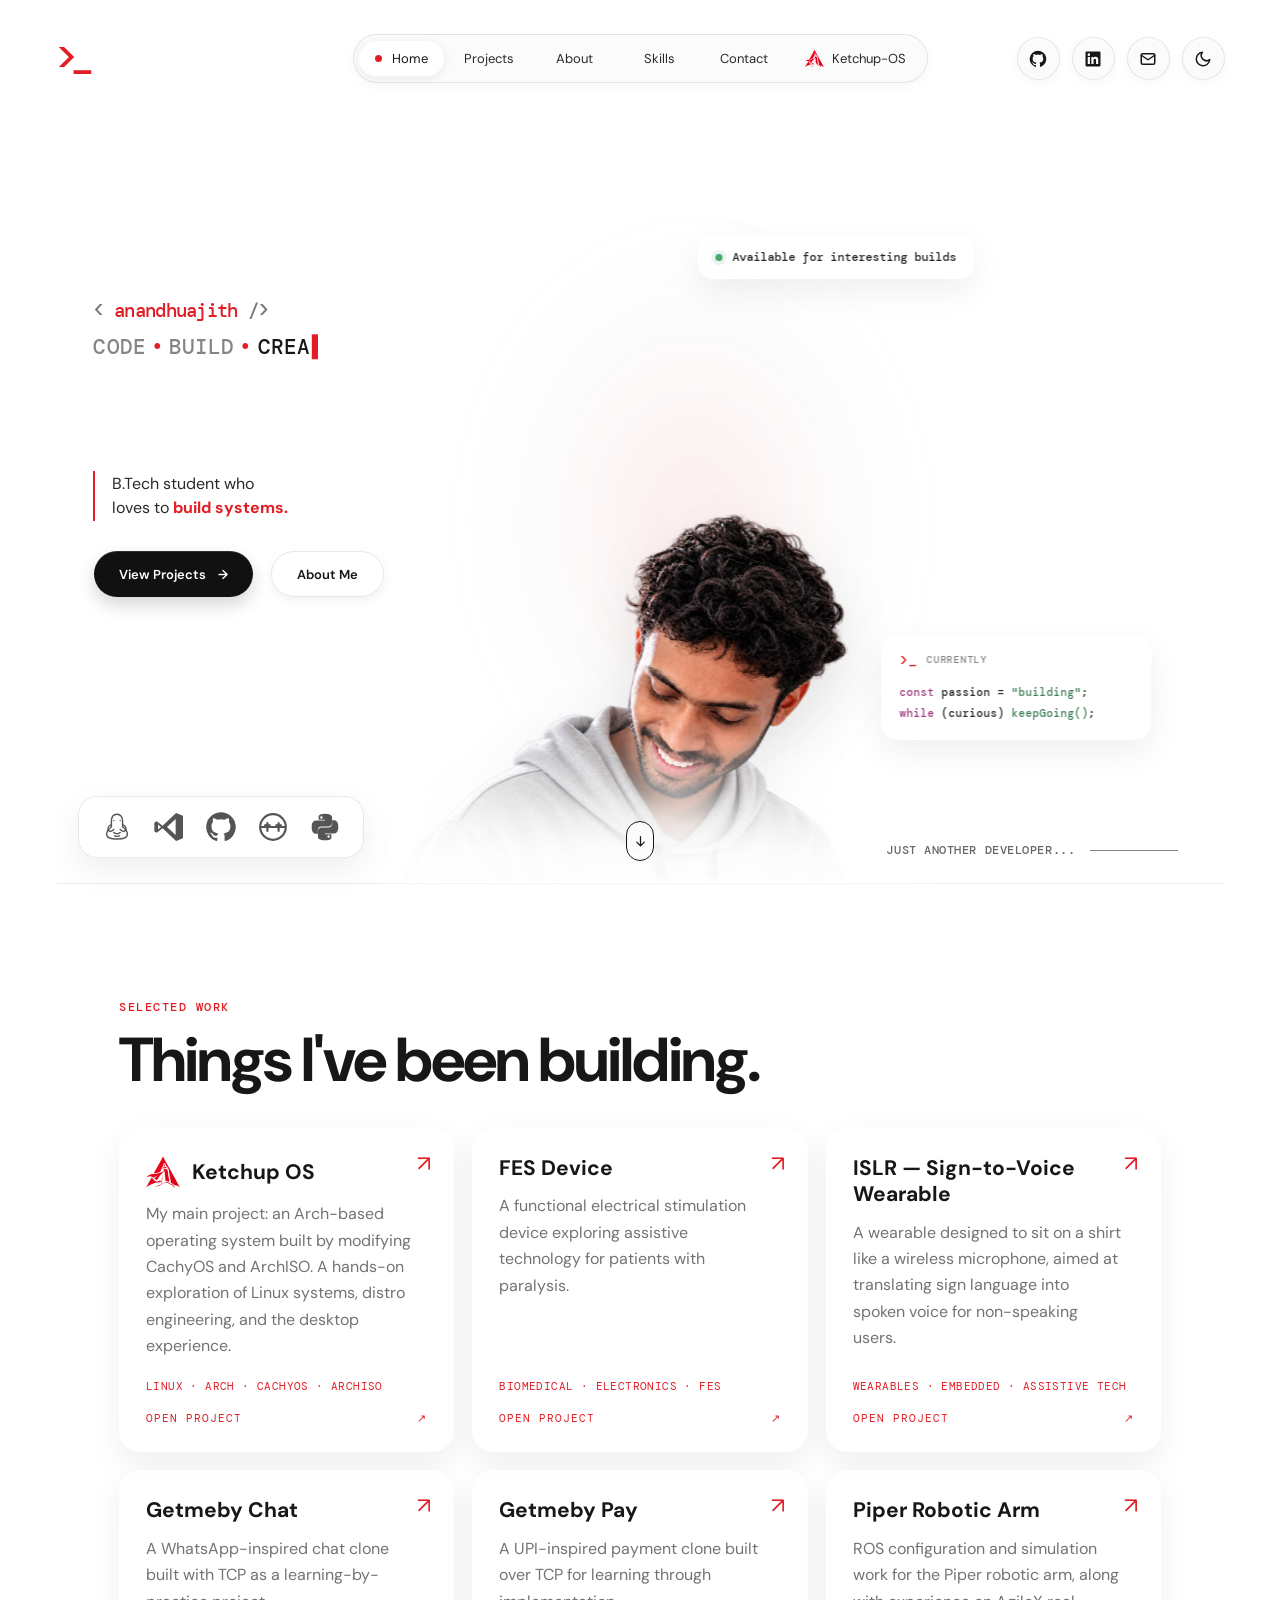
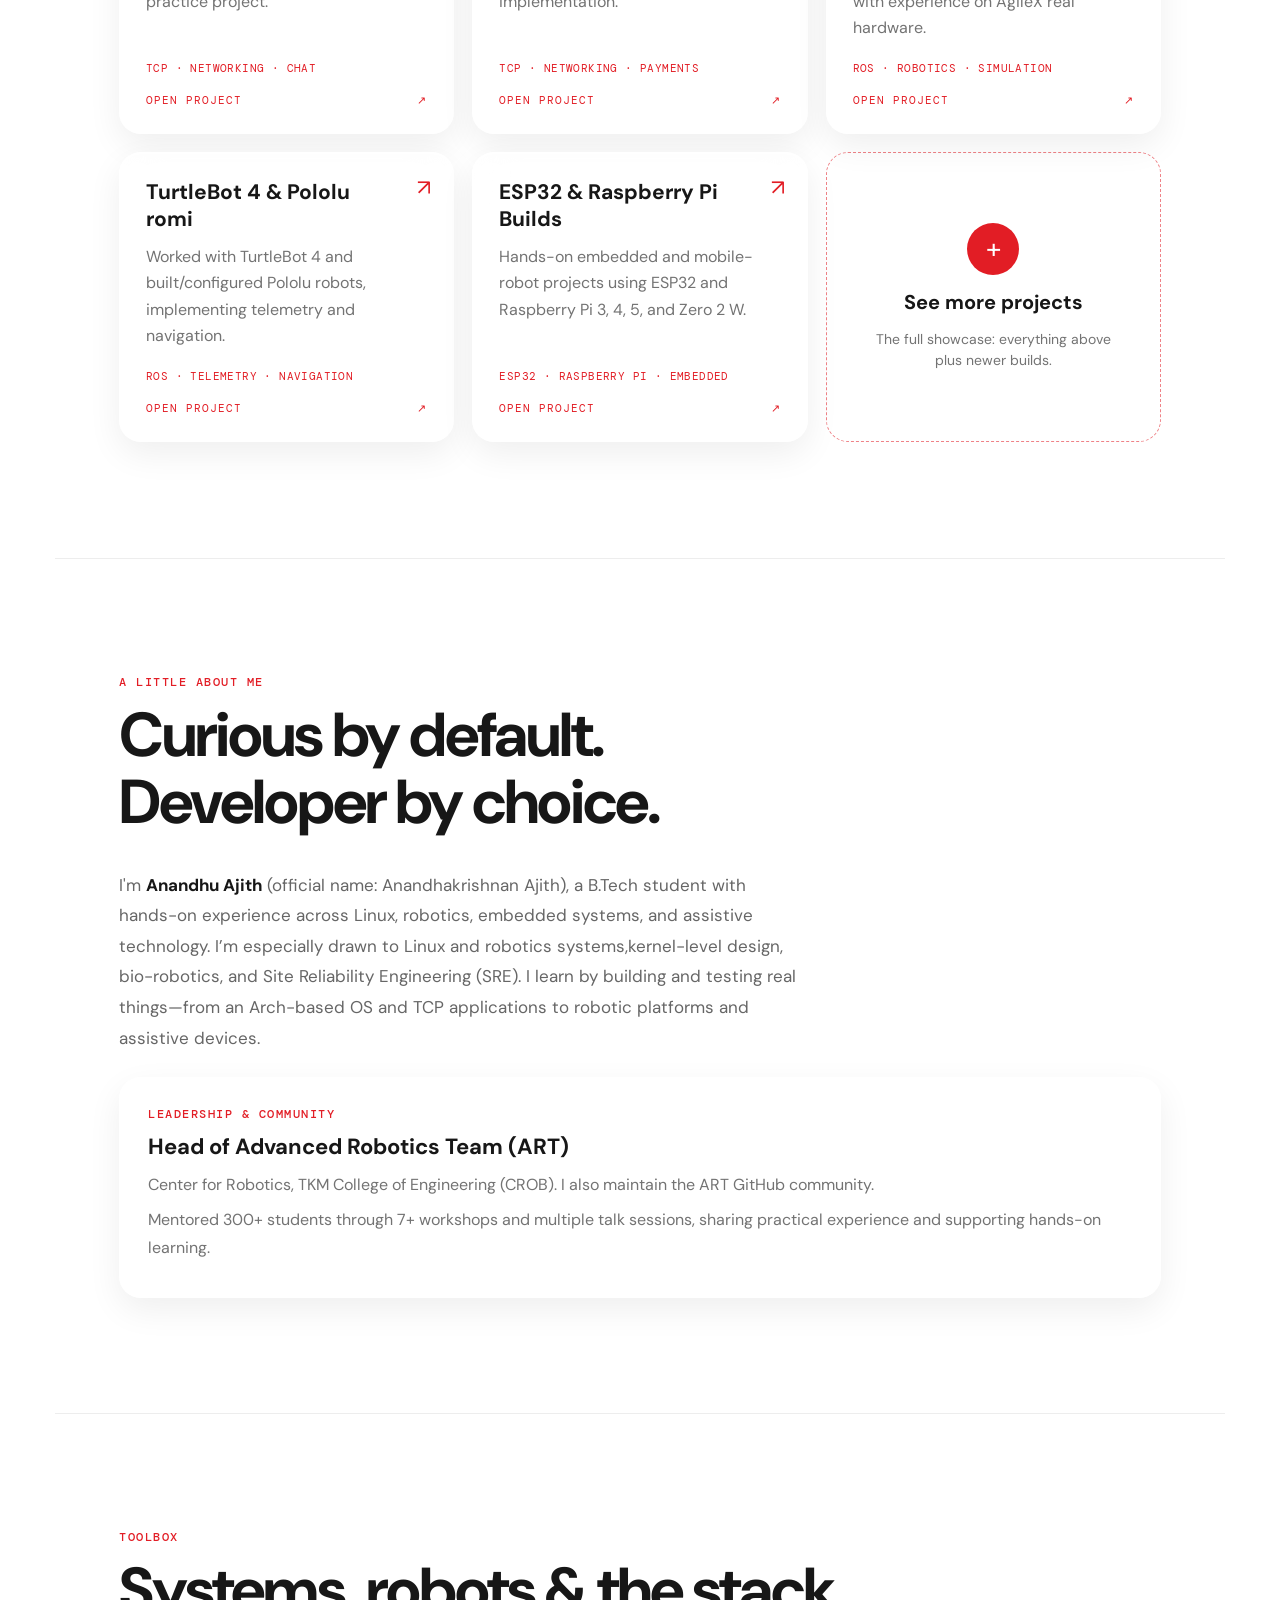
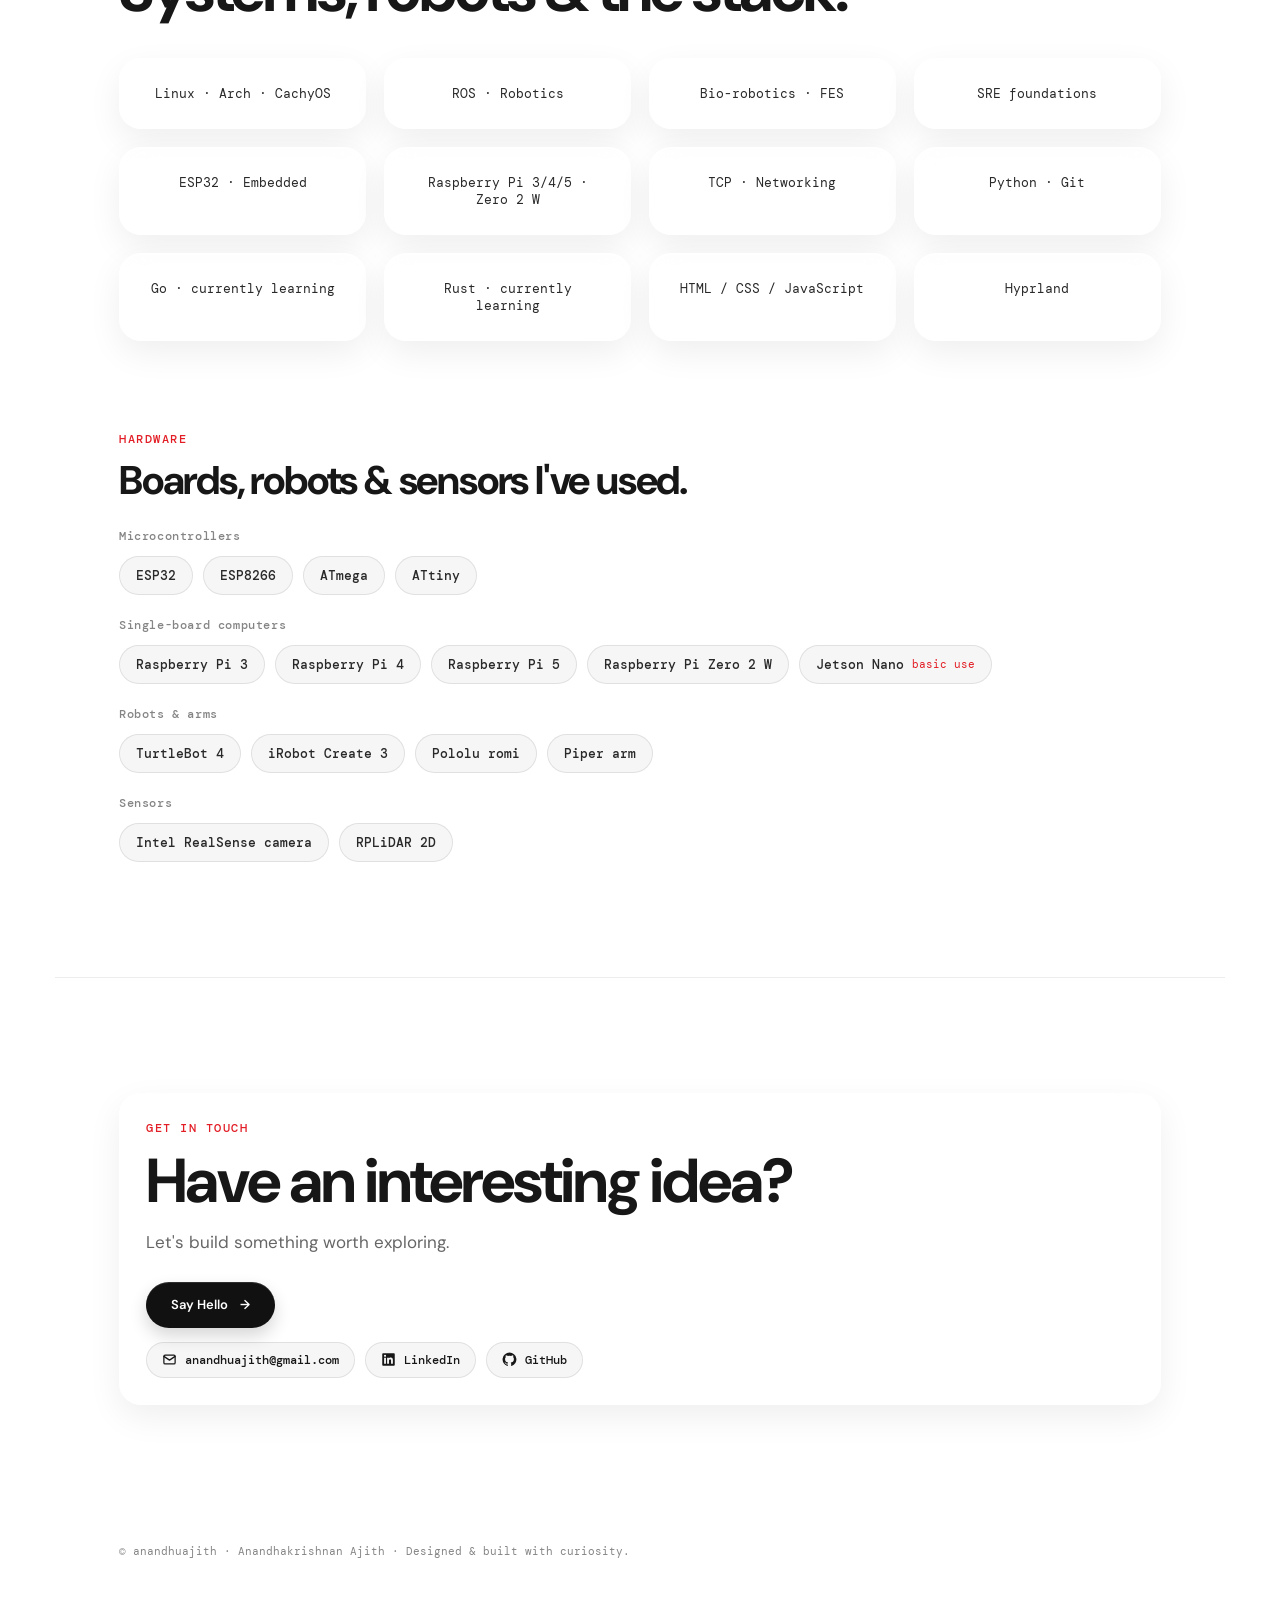
==== index.html @ c3e9892c "new website html" ====
<!DOCTYPE html>
<html lang="en" data-theme="light">
<head>
<meta charset="UTF-8">
<meta name="viewport" content="width=device-width, initial-scale=1.0">
<meta name="theme-color" content="#ffffff">
<title>Anandhu Ajith | Portfolio</title>

<!-- Favicon -->
<link rel="icon" type="image/svg+xml" href="assets/ketchup-logo.svg">

<!-- Optional: Browser / mobile icons -->
<link rel="apple-touch-icon" href="assets/ketchup-logo.svg">
<meta name="theme-color" content="#ffffff">
<link rel="stylesheet" href="style.css">
<script src="site-data.js"></script>
<script>
  /* Apply saved theme before first paint (default comes from site-data.js: light) */
  (function () {
    var t = (window.SITE && SITE.defaultTheme) || 'light';
    try { t = localStorage.getItem('theme') || t; } catch (e) {}
    document.documentElement.dataset.theme = t === 'dark' ? 'dark' : 'light';
  })();
</script>
</head>
<body data-page="home">
<div class="page">
  <header>
    <a class="brand" href="index.html" aria-label="Home">&gt;_</a>
    <nav class="nav" id="nav" aria-label="Main navigation"></nav>
    <div class="header-tools" id="headerTools"></div>
  </header>

  <main class="hero" id="home">
    <section class="intro">
      <div class="eyebrow">&lt; <span class="accent" id="brandName">anandhuajith</span> /&gt;</div>
      <div class="tagline" id="tagline"></div>
      <div class="intro-bottom">
        <p class="statement" id="statement"></p>
        <div class="actions" id="actions"></div>
      </div>
    </section>

    <div class="portrait-stage" id="portraitStage" aria-label="Portrait">
      <div class="portrait-glow"></div>
      <img class="portrait" id="portrait" src="assets/anandhu.png" alt="Portrait of Anandhu" />
      <div class="glass-card status-card" id="statusCard"></div>
      <div class="glass-card code-card">
        <div class="card-top"><span class="mini-prompt">&gt;_</span><span>currently</span></div>
        <div class="code-line"><span class="code-key">const</span> passion = <span class="code-value">"building"</span>;</div>
        <div class="code-line"><span class="code-key">while</span> (curious) <span class="code-value">keepGoing()</span>;</div>
      </div>
    </div>

    <div class="toolbox" id="toolbox" aria-label="Technologies"></div>
    <a class="scroll-cue" href="#projects" aria-label="Scroll to projects"><svg viewBox="0 0 24 24" fill="none" stroke="currentColor" stroke-width="2" stroke-linecap="round" stroke-linejoin="round"><path d="M12 4v15m-6-6 6 6 6-6"/></svg></a>
    <div class="signature" id="signature"></div>
  </main>

  <section class="portfolio-section" id="projects">
    <div class="section-kicker">Selected work</div>
    <h2 class="section-title">Things I've been building.</h2>
    <div class="project-grid" id="projectGrid"></div>
  </section>

  <section class="portfolio-section" id="about">
    <div class="section-kicker" id="aboutKicker"></div>
    <h2 class="section-title" id="aboutTitle"></h2>
    <p class="section-copy" id="aboutCopy"></p>
    <div class="content-glass leadership-panel" id="leadership"></div>
  </section>

  <section class="portfolio-section" id="skills">
    <div class="section-kicker" id="skillsKicker"></div>
    <h2 class="section-title" id="skillsTitle"></h2>
    <div class="skill-grid" id="skillGrid"></div>

    <div class="hardware-block" id="hardware">
      <div class="section-kicker" id="hwKicker"></div>
      <h2 class="section-title" id="hwTitle"></h2>
      <div id="hwGroups"></div>
    </div>
  </section>

  <section class="portfolio-section" id="contact">
    <div class="content-glass contact-panel">
      <div>
        <div class="section-kicker" id="contactKicker"></div>
        <h2 class="section-title" id="contactTitle" style="margin-bottom:12px"></h2>
        <p class="section-copy" id="contactCopy" style="margin:0"></p>
      </div>
      <div class="contact-links" id="contactLinks"></div>
    </div>
  </section>
  <footer id="footerText"></footer>
</div>
<noscript><p style="padding:24px;font-family:sans-serif">Please enable JavaScript to view this portfolio.</p></noscript>
<script src="main.js"></script>
</body>
</html>
---- style.css ----
@import url('https://fonts.googleapis.com/css2?family=DM+Mono:wght@400;500&family=DM+Sans:wght@400;500;600;700&display=swap');

/* =====================================================================
   THEME TOKENS  (light is the default; dark overrides below)
   ===================================================================== */
:root {
  color-scheme: light;
  --red: #e21d25;
  --bg: #ffffff;
  --ink: #171717;
  --text: #292929;
  --text-soft: #666666;
  --text-card: #737373;
  --muted: #858585;
  --line: rgba(0,0,0,.07);
  --line-strong: rgba(0,0,0,.09);
  --surface: rgba(250,250,250,.78);        /* nav pill, social buttons */
  --surface-hover: rgba(255,255,255,.96);
  --glass: rgba(255,255,255,.62);          /* content cards */
  --glass-border: rgba(255,255,255,.85);
  --glass-strong: rgba(255,255,255,.58);   /* floating hero cards */
  --shadow-soft: 0 3px 12px rgba(0,0,0,.035), inset 0 1px 0 #fff;
  --shadow-card: 0 12px 34px rgba(20,20,20,.065), inset 0 1px 0 #fff;
  --shadow-card-hover: 0 18px 38px rgba(20,20,20,.1);
  --btn-primary-bg: #111111;
  --btn-primary-ink: #ffffff;
  --btn-secondary-bg: rgba(255,255,255,.82);
  --portrait-shadow: drop-shadow(0 24px 28px rgba(0,0,0,.11));
  --glow: radial-gradient(ellipse, rgba(226,29,37,.075), rgba(160,160,160,.035) 48%, transparent 72%);
  --code-key: #a13c82;
  --code-value: #43815a;
  --chip-bg: rgba(0,0,0,.035);
  --toolbox-ink: #555555;
  --toolbox-ink-hover: #111111;
}

html[data-theme="dark"] {
  color-scheme: dark;
  --bg: #0e0e10;
  --ink: #f3f3f3;
  --text: #dcdcdc;
  --text-soft: #a3a3a8;
  --text-card: #a0a0a6;
  --muted: #8a8a90;
  --line: rgba(255,255,255,.08);
  --line-strong: rgba(255,255,255,.12);
  --surface: rgba(30,30,34,.78);
  --surface-hover: rgba(52,52,58,.95);
  --glass: rgba(28,28,32,.66);
  --glass-border: rgba(255,255,255,.08);
  --glass-strong: rgba(30,30,34,.62);
  --shadow-soft: 0 3px 12px rgba(0,0,0,.4), inset 0 1px 0 rgba(255,255,255,.05);
  --shadow-card: 0 12px 34px rgba(0,0,0,.45), inset 0 1px 0 rgba(255,255,255,.05);
  --shadow-card-hover: 0 18px 38px rgba(0,0,0,.6);
  --btn-primary-bg: #f3f3f3;
  --btn-primary-ink: #111111;
  --btn-secondary-bg: rgba(40,40,46,.85);
  --portrait-shadow: drop-shadow(0 24px 30px rgba(0,0,0,.55));
  --glow: radial-gradient(ellipse, rgba(226,29,37,.16), rgba(120,120,130,.05) 48%, transparent 72%);
  --code-key: #e08ac4;
  --code-value: #7fcf9b;
  --chip-bg: rgba(255,255,255,.06);
  --toolbox-ink: #b0b0b6;
  --toolbox-ink-hover: #ffffff;
}

/* =====================================================================
   BASE
   ===================================================================== */
* { box-sizing: border-box; }
html { scroll-behavior: smooth; }
body {
  margin: 0;
  min-height: 100vh;
  background: var(--bg);
  color: var(--ink);
  font-family: "DM Sans", Arial, sans-serif;
  overflow-x: hidden;
  transition: background-color .25s ease, color .25s ease;
}
a { color: inherit; text-decoration: none; }
button { font: inherit; color: inherit; cursor: pointer; }
:focus-visible { outline: 2px solid var(--red); outline-offset: 3px; border-radius: 8px; }

.page {
  position: relative;
  min-height: 100vh;
  max-width: 1440px;
  margin: 0 auto;
  padding: 34px clamp(28px, 4.3vw, 68px) 28px;
  isolation: isolate;
  overflow: clip;
  background: var(--bg);
  transition: background-color .25s ease;
}

.sr-only { position: absolute; width: 1px; height: 1px; margin: -1px; padding: 0; overflow: hidden; clip: rect(0 0 0 0); white-space: nowrap; border: 0; }
[hidden] { display: none !important; }

/* Logo swap: show the right wordmark for the current theme */
.logo-dark { display: none; }
html[data-theme="dark"] .logo-light { display: none; }
html[data-theme="dark"] .logo-dark { display: block; }

/* =====================================================================
   HEADER / NAV
   ===================================================================== */
header {
  min-height: 48px;
  display: grid;
  grid-template-columns: 1fr auto 1fr;
  align-items: center;
  position: relative;
  z-index: 10;
}
.brand {
  justify-self: start;
  color: var(--red);
  font: 500 38px/1 "DM Mono", monospace;
  letter-spacing: -7px;
  padding-right: 8px;
  transform: translateY(-2px);
}
.nav {
  display: flex;
  align-items: center;
  gap: 2px;
  padding: 4px;
  border: 1px solid var(--line-strong);
  border-radius: 999px;
  background: var(--surface);
  box-shadow: var(--shadow-soft);
  backdrop-filter: blur(18px);
  -webkit-backdrop-filter: blur(18px);
}
.nav a {
  min-width: 83px;
  padding: 10px 17px;
  border-radius: 999px;
  text-align: center;
  font-size: 13px;
  white-space: nowrap;
  color: var(--text);
  transition: background .2s ease, box-shadow .2s ease, color .2s ease;
}
.nav a:hover, .nav a.active {
  background: var(--surface-hover);
  box-shadow: 0 2px 8px rgba(0,0,0,.07), inset 0 0 0 1px rgba(128,128,128,.08);
  color: var(--ink);
}
.nav a.active::before {
  content: "";
  display: inline-block;
  width: 7px; height: 7px;
  margin: 0 10px 1px 0;
  border-radius: 50%;
  background: var(--red);
}
/* Ketchup-OS nav item: logo + label */
.nav a.nav-ketchup { display: inline-flex; align-items: center; justify-content: center; gap: 8px; }
.nav a.nav-ketchup img { width: 19px; height: 19px; display: block; }
.nav a.nav-ketchup:hover { color: var(--red); }

.header-tools { justify-self: end; display: flex; align-items: center; gap: 12px; }
.social, .theme-toggle {
  width: 43px; height: 43px;
  display: grid; place-items: center;
  border-radius: 50%;
  border: 1px solid var(--line-strong);
  background: var(--surface);
  box-shadow: var(--shadow-soft);
  transition: transform .2s ease, box-shadow .2s ease;
  padding: 0;
}
.social:hover, .theme-toggle:hover { transform: translateY(-3px); box-shadow: var(--shadow-card); }
.social svg, .theme-toggle svg { width: 18px; height: 18px; }
.theme-toggle .icon-sun { display: none; }
html[data-theme="dark"] .theme-toggle .icon-sun { display: block; }
html[data-theme="dark"] .theme-toggle .icon-moon { display: none; }

/* =====================================================================
   HERO
   ===================================================================== */
.hero {
  position: relative;
  min-height: min(880px, calc(100vh - 100px));
  height: min(880px, calc(100vh - 100px));
  display: grid;
  grid-template-columns: minmax(0, .9fr) minmax(0, 1.1fr);
  align-items: center;
  padding: 28px 0 100px;
  overflow: visible;
}
.intro {
  position: relative;
  z-index: 2;
  align-self: center;
  max-width: 590px;
  padding-left: clamp(12px, 3vw, 42px);
  margin: 0;
}
.eyebrow {
  font: 500 19px/1.5 "DM Mono", monospace;
  letter-spacing: -.7px;
  color: #777;
  margin-bottom: 6px;
}
html[data-theme="dark"] .eyebrow { color: #9a9aa0; }
.eyebrow .accent { color: var(--red); }
.tagline {
  color: var(--muted);
  font: 500 21px/1.5 "DM Mono", monospace;
  letter-spacing: .1px;
  min-height: 1.5em;
  white-space: nowrap;
}
.tagline .dot { color: var(--red); padding: 0 5px; }
.typing-word { color: var(--ink); }
.type-caret { color: var(--red); display: inline-block; margin-left: 2px; animation: caretBlink .8s steps(1) infinite; }
@keyframes caretBlink { 50% { opacity: 0; } }

.intro-bottom { margin-top: clamp(72px, 12vh, 145px); }
.statement {
  border-left: 2px solid var(--red);
  padding: 1px 0 1px 17px;
  max-width: 350px;
  font-size: 16px;
  line-height: 1.5;
  color: var(--text);
}
.statement strong { color: var(--red); font-weight: 700; }
.actions { display: flex; gap: 18px; margin: 30px 0 0 1px; flex-wrap: wrap; }
.btn {
  display: inline-flex;
  align-items: center;
  justify-content: center;
  gap: 12px;
  min-height: 46px;
  padding: 0 25px;
  border-radius: 999px;
  font-size: 13px;
  font-weight: 600;
  transition: transform .2s ease, box-shadow .2s ease;
}
.btn:hover { transform: translateY(-3px); }
.btn.primary {
  color: var(--btn-primary-ink);
  background: var(--btn-primary-bg);
  box-shadow: 0 8px 17px rgba(0,0,0,.16), inset 0 1px 0 rgba(255,255,255,.12);
}
.btn.secondary {
  background: var(--btn-secondary-bg);
  border: 1px solid var(--line-strong);
  box-shadow: 0 4px 12px rgba(0,0,0,.055), inset 0 1px 0 rgba(255,255,255,.4);
}

.portrait-stage {
  position: absolute;
  left: calc(50% + 20px);
  width: 56%;
  top: -42px;
  bottom: 0;
  transform: translateX(-50%);
  display: flex;
  align-items: flex-end;
  justify-content: center;
  pointer-events: none;
  z-index: 1;
  perspective: 900px;
}
.portrait-stage::after {
  content: "";
  position: absolute;
  z-index: 2;
  left: 8%; right: 8%; bottom: -1px;
  height: 19%;
  pointer-events: none;
  background: linear-gradient(to bottom, transparent, color-mix(in srgb, var(--bg) 72%, transparent) 62%, var(--bg) 100%);
  filter: blur(13px);
}
.portrait-glow {
  position: absolute; width: 70%; height: 70%; right: 10%; bottom: 8%;
  border-radius: 50%; background: var(--glow);
  filter: blur(22px); transform: translate3d(var(--glow-x,0), var(--glow-y,0), 0);
}
.portrait {
  position: relative; z-index: 1; width: 100%; height: 100%; max-height: 760px;
  object-fit: contain; object-position: center bottom;
  filter: var(--portrait-shadow);
  transform: translate3d(var(--portrait-x,0), var(--portrait-y,0), 0);
  transition: transform .18s ease-out; will-change: transform;
  -webkit-mask-image: linear-gradient(to bottom, #000 0%, #000 79%, rgba(0,0,0,.86) 88%, rgba(0,0,0,.18) 98%, transparent 100%);
  mask-image: linear-gradient(to bottom, #000 0%, #000 79%, rgba(0,0,0,.86) 88%, rgba(0,0,0,.18) 98%, transparent 100%);
}
.glass-card {
  position: absolute; z-index: 3; border: 1px solid var(--glass-border);
  background: var(--glass-strong); color: var(--text);
  box-shadow: var(--shadow-card);
  backdrop-filter: blur(24px) saturate(1.35); -webkit-backdrop-filter: blur(24px) saturate(1.35);
  border-radius: 16px; font: 500 12px/1.4 "DM Mono", monospace;
}
.status-card { right: 2%; top: 23%; padding: 13px 17px; display: flex; align-items: center; gap: 10px; animation: floatCard 5s ease-in-out infinite; }
.status-dot { width: 7px; height: 7px; background: #45a66b; border-radius: 50%; box-shadow: 0 0 0 4px rgba(69,166,107,.12); }
.code-card { right: -25%; bottom: 17%; padding: 15px 17px; min-width: 270px; animation: floatCard 6s ease-in-out infinite reverse; }
.card-top { display: flex; gap: 10px; align-items: center; color: var(--muted); font-size: 10px; margin-bottom: 12px; letter-spacing: .7px; text-transform: uppercase; }
.mini-prompt { color: var(--red); font-size: 14px; }
.code-line { font-size: 11px; line-height: 1.9; white-space: nowrap; }
.code-key { color: var(--code-key); } .code-value { color: var(--code-value); }
@keyframes floatCard { 0%,100% { transform: translateY(0); } 50% { transform: translateY(-8px); } }

.toolbox {
  position: absolute; left: 2%; bottom: 25px; z-index: 5;
  display: flex; align-items: center; gap: 20px;
  padding: 14px 22px;
  border: 1px solid var(--line-strong);
  border-radius: 19px;
  background: var(--glass-strong);
  box-shadow: var(--shadow-card);
  backdrop-filter: blur(20px); -webkit-backdrop-filter: blur(20px);
}
.toolbox svg { width: 32px; height: 32px; display: block; color: var(--toolbox-ink); transition: transform .2s ease, color .2s ease; }
.toolbox a:hover svg { transform: translateY(-4px); color: var(--toolbox-ink-hover); }
.scroll-cue {
  position: absolute; bottom: 22px; left: 50%; transform: translateX(-50%); z-index: 8;
  width: 28px; height: 40px;
  border: 1.5px solid var(--ink); border-radius: 18px;
  display: grid; place-items: center; color: var(--ink);
  background: var(--glass-strong);
  backdrop-filter: blur(18px); -webkit-backdrop-filter: blur(18px);
}
.scroll-cue svg { width: 15px; height: 15px; }
.signature {
  position: absolute; right: 4%; bottom: 25px; z-index: 6;
  display: flex; align-items: center; gap: 15px;
  font: 500 12px "DM Mono", monospace; letter-spacing: .55px;
  color: var(--text-soft); white-space: nowrap;
}
.signature::after { content: ""; width: 88px; height: 1px; background: var(--muted); }

/* =====================================================================
   SECTIONS
   ===================================================================== */
#home, #projects, #about, #skills, #contact, #project-showcase { scroll-margin-top: 30px; }
.portfolio-section {
  position: relative;
  padding: clamp(72px, 9vw, 130px) clamp(22px, 5vw, 70px);
  border-top: 1px solid var(--line);
}
.section-kicker { color: var(--red); font: 500 12px "DM Mono", monospace; letter-spacing: 1.5px; text-transform: uppercase; }
.section-title { margin: 12px 0 34px; font-size: clamp(34px, 5vw, 62px); line-height: 1.08; letter-spacing: -2px; }
.section-copy { max-width: 680px; color: var(--text-soft); font-size: 17px; line-height: 1.8; }
.section-copy strong { color: var(--ink); }

.project-grid, .skill-grid { display: grid; grid-template-columns: repeat(3, minmax(0, 1fr)); gap: 18px; }
.content-glass {
  border: 1px solid var(--glass-border);
  background: var(--glass);
  box-shadow: var(--shadow-card);
  backdrop-filter: blur(22px); -webkit-backdrop-filter: blur(22px);
  border-radius: 22px; padding: 26px;
}

/* ----- project cards ----- */
.project-card { min-height: 210px; transition: transform .25s ease, box-shadow .25s ease, border-color .25s ease; }
.project-card:hover { transform: translateY(-6px); box-shadow: var(--shadow-card-hover); }
.project-link { display: flex; flex-direction: column; color: inherit; position: relative; padding: 26px; }
.project-link .project-open { position: absolute; right: 22px; top: 20px; color: var(--red); font-size: 22px; }
.project-head { display: flex; align-items: center; gap: 12px; margin: 0 0 12px; padding-right: 26px; }
.project-head img { width: 34px; height: 34px; flex: none; }
.project-card h3 { margin: 0; padding-right: 28px; font-size: 21px; line-height: 1.25; }
.project-head h3 { padding-right: 0; }
.project-card p { color: var(--text-card); line-height: 1.65; margin: 12px 0 20px; padding-right: 12px; }
.project-head + p { margin-top: 0; }
.project-tags { color: var(--red); font: 11px "DM Mono", monospace; letter-spacing: .4px; margin-top: auto; }
.project-cta { margin-top: 18px; font: 11px "DM Mono", monospace; letter-spacing: 1px; color: var(--red); display: flex; justify-content: space-between; }
.project-link:hover h3 { color: var(--red); }
.project-card.is-soon { opacity: .75; }
.project-card.is-soon:hover { transform: none; box-shadow: var(--shadow-card); }
.project-card[hidden] { display: none; }

/* ----- "see more" card ----- */
.see-more-card {
  display: flex; flex-direction: column; align-items: center; justify-content: center; text-align: center;
  gap: 14px; min-height: 210px; padding: 26px;
  border: 1.5px dashed color-mix(in srgb, var(--red) 55%, transparent);
  border-radius: 22px;
  background: transparent;
  transition: transform .25s ease, background .25s ease, border-color .25s ease;
}
.see-more-card:hover { transform: translateY(-6px); background: color-mix(in srgb, var(--red) 6%, transparent); border-color: var(--red); }
.see-more-card .plus {
  width: 52px; height: 52px; display: grid; place-items: center;
  border-radius: 50%; background: var(--red); color: #fff; font-size: 28px; line-height: 1;
  transition: transform .25s ease;
}
.see-more-card:hover .plus { transform: rotate(90deg); }
.see-more-card h3 { margin: 0; font-size: 20px; }
.see-more-card p { margin: 0; color: var(--text-card); font-size: 14px; line-height: 1.55; max-width: 240px; }

/* ----- about / skills / hardware / contact ----- */
.leadership-panel { margin-top: 24px; padding: 28px; border-radius: 22px; }
.leadership-panel h3 { margin: 10px 0; font-size: 22px; }
.leadership-panel p { color: var(--text-card); line-height: 1.7; margin: 8px 0; }
.skill-grid { grid-template-columns: repeat(4, minmax(0, 1fr)); }
.skill-item { text-align: center; color: var(--text); font: 13px "DM Mono", monospace; }

.hardware-block { margin-top: clamp(56px, 7vw, 90px); }
.hardware-block .section-title { font-size: clamp(26px, 3.4vw, 40px); letter-spacing: -1.2px; margin-bottom: 26px; }
.hw-group + .hw-group { margin-top: 22px; }
.hw-group h3 { margin: 0 0 12px; font: 500 12px "DM Mono", monospace; letter-spacing: .6px; color: var(--muted); }
.chip-row { display: flex; flex-wrap: wrap; gap: 10px; }
.chip {
  display: inline-flex; align-items: center; gap: 8px;
  padding: 10px 16px; border-radius: 999px;
  border: 1px solid var(--line-strong); background: var(--chip-bg);
  font: 500 13px "DM Mono", monospace; color: var(--text);
  transition: border-color .2s ease, transform .2s ease;
}
.chip:hover { border-color: var(--red); transform: translateY(-2px); }
.chip small { font: 11px "DM Mono", monospace; color: var(--red); }

.contact-panel { display: flex; justify-content: space-between; align-items: center; gap: 24px; flex-wrap: wrap; }
.contact-links { display: flex; flex-direction: column; align-items: flex-start; gap: 14px; }
.contact-list { display: flex; flex-wrap: wrap; gap: 10px; }
.contact-list a { display: inline-flex; align-items: center; gap: 8px; padding: 9px 15px; border-radius: 999px; border: 1px solid var(--line-strong); background: var(--chip-bg); font: 500 12px "DM Mono", monospace; transition: border-color .2s ease; }
.contact-list a:hover { border-color: var(--red); }
.contact-list svg { width: 15px; height: 15px; }
footer { padding: 24px clamp(22px, 5vw, 70px) 34px; color: var(--muted); font: 11px "DM Mono", monospace; }

/* =====================================================================
   SHOWCASE PAGE
   ===================================================================== */
.showcase { padding-top: clamp(48px, 6vw, 84px); border-top: 0; }
.back-link { display: inline-flex; align-items: center; gap: 8px; font: 500 12px "DM Mono", monospace; color: var(--text-soft); margin-bottom: 28px; transition: color .2s ease; }
.back-link:hover { color: var(--red); }
.filters { display: flex; flex-wrap: wrap; gap: 10px; margin: 0 0 26px; }
.filter {
  padding: 9px 18px; border-radius: 999px;
  border: 1px solid var(--line-strong); background: var(--chip-bg);
  font: 500 12px "DM Mono", monospace; color: var(--text);
  transition: background .2s ease, color .2s ease, border-color .2s ease;
}
.filter:hover { border-color: var(--red); }
.filter[aria-pressed="true"] { background: var(--btn-primary-bg); color: var(--btn-primary-ink); border-color: transparent; }
.result-count { margin: -6px 0 22px; font: 12px "DM Mono", monospace; color: var(--muted); }

.feature-banner {
  display: grid; grid-template-columns: auto 1fr auto; align-items: center; gap: clamp(20px, 4vw, 44px);
  margin: 0 0 30px; padding: clamp(20px, 3vw, 32px) clamp(22px, 3.4vw, 40px);
}
.feature-banner .logo-box { width: clamp(96px, 12vw, 150px); }
.feature-banner img { width: 100%; height: auto; }
.feature-banner h2 { margin: 0 0 8px; font-size: clamp(22px, 2.6vw, 30px); letter-spacing: -.8px; }
.feature-banner p { margin: 0; color: var(--text-card); line-height: 1.65; max-width: 560px; }

.empty-note { color: var(--text-soft); font: 13px "DM Mono", monospace; padding: 40px 0; }

/* =====================================================================
   RESPONSIVE
   ===================================================================== */
@media (max-width: 1060px) {
  header { display: flex; flex-wrap: wrap; justify-content: space-between; align-items: center; gap: 16px 12px; }
  .nav { order: 3; flex: 0 0 auto; max-width: 100%; margin: 0 auto; overflow-x: auto; scrollbar-width: none; }
  .nav::-webkit-scrollbar { display: none; }
  .nav a { min-width: auto; padding-inline: 14px; }
}

@media (max-width: 900px) {
  .page { padding-inline: 26px; }
  .hero { display: block; height: auto; min-height: 930px; padding: 100px 0 120px; }
  .intro { z-index: 4; }
  .intro-bottom { margin-top: 290px; }
  .portrait-stage { width: min(78%, 610px); left: calc(50% + 16px); top: 18px; bottom: auto; height: 560px; }
  .status-card { right: 0; top: 22%; }
  .code-card { right: -2%; bottom: 13%; }
  .signature { right: 2%; bottom: 27px; font-size: 10px; }
  .toolbox { bottom: 27px; }
  .scroll-cue { left: 50%; bottom: 27px; }
  .project-grid { grid-template-columns: repeat(2, minmax(0, 1fr)); }
  .skill-grid { grid-template-columns: repeat(3, minmax(0, 1fr)); }
  .feature-banner { grid-template-columns: auto 1fr; }
  .feature-banner .btn { grid-column: 1 / -1; justify-self: start; }
}

@media (max-width: 600px) {
  .page { padding: 22px 18px; min-height: 850px; }
  .brand { font-size: 32px; }
  .header-tools { gap: 8px; }
  .social, .theme-toggle { width: 38px; height: 38px; }
  .social svg, .theme-toggle svg { width: 16px; height: 16px; }
  .nav { gap: 0; padding: 3px; }
  .nav a { font-size: 11px; padding: 9px 8px; }
  .nav a.active::before { display: none; }
  .nav a.nav-ketchup { gap: 5px; }
  .nav a.nav-ketchup img { width: 15px; height: 15px; }
  .hero { min-height: 900px; padding-top: 95px; padding-bottom: 125px; }
  .eyebrow { font-size: 16px; }
  .tagline { font-size: 15px; }
  .intro { padding-left: 5px; }
  .intro-bottom { margin-top: 280px; }
  .statement { font-size: 14px; max-width: 285px; }
  .actions { gap: 10px; margin-top: 22px; }
  .btn { min-height: 43px; padding: 0 18px; font-size: 12px; }
  .portrait-stage { width: 112%; left: calc(50% + 10px); top: 8px; height: 430px; }
  .status-card { top: 11%; right: 8%; font-size: 9px; padding: 10px 12px; }
  .code-card { bottom: 9%; right: 8%; min-width: 220px; padding: 12px; }
  .code-line { font-size: 9px; }
  .toolbox { bottom: 20px; left: 0; gap: 10px; padding: 10px 12px; }
  .toolbox svg { width: 22px; height: 22px; }
  .scroll-cue { bottom: 20px; left: auto; right: 12px; transform: none; width: 25px; height: 36px; }
  .signature { display: none; }
  .project-grid, .skill-grid { grid-template-columns: 1fr; }
  .portfolio-section { padding: 72px 20px; }
  .section-title { letter-spacing: -1.2px; }
  .feature-banner { grid-template-columns: 1fr; }
}

@media (max-width: 380px) {
  .nav a { font-size: 10px; padding: 9px 6px; }
}

@media (prefers-reduced-motion: reduce) {
  *, *::before, *::after { scroll-behavior: auto !important; transition: none !important; }
  .type-caret, .status-card, .code-card { animation: none !important; }
}
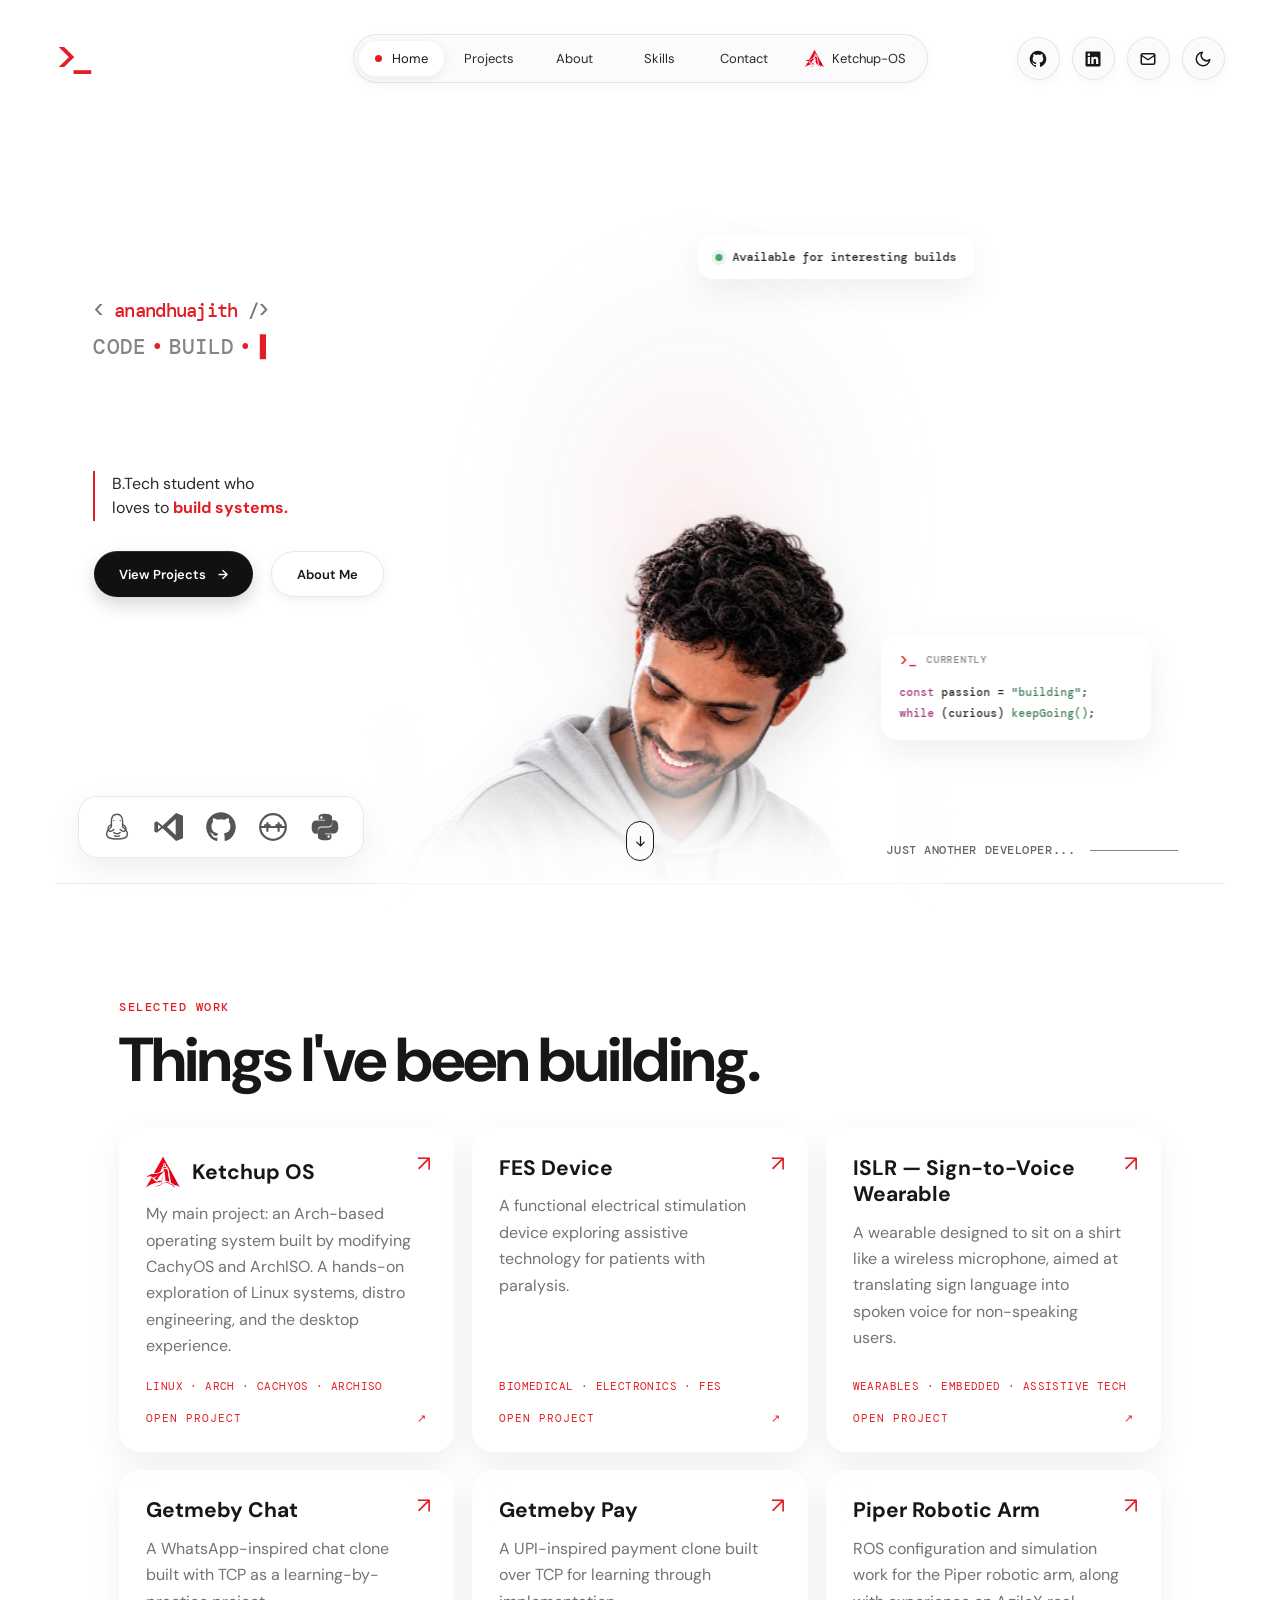
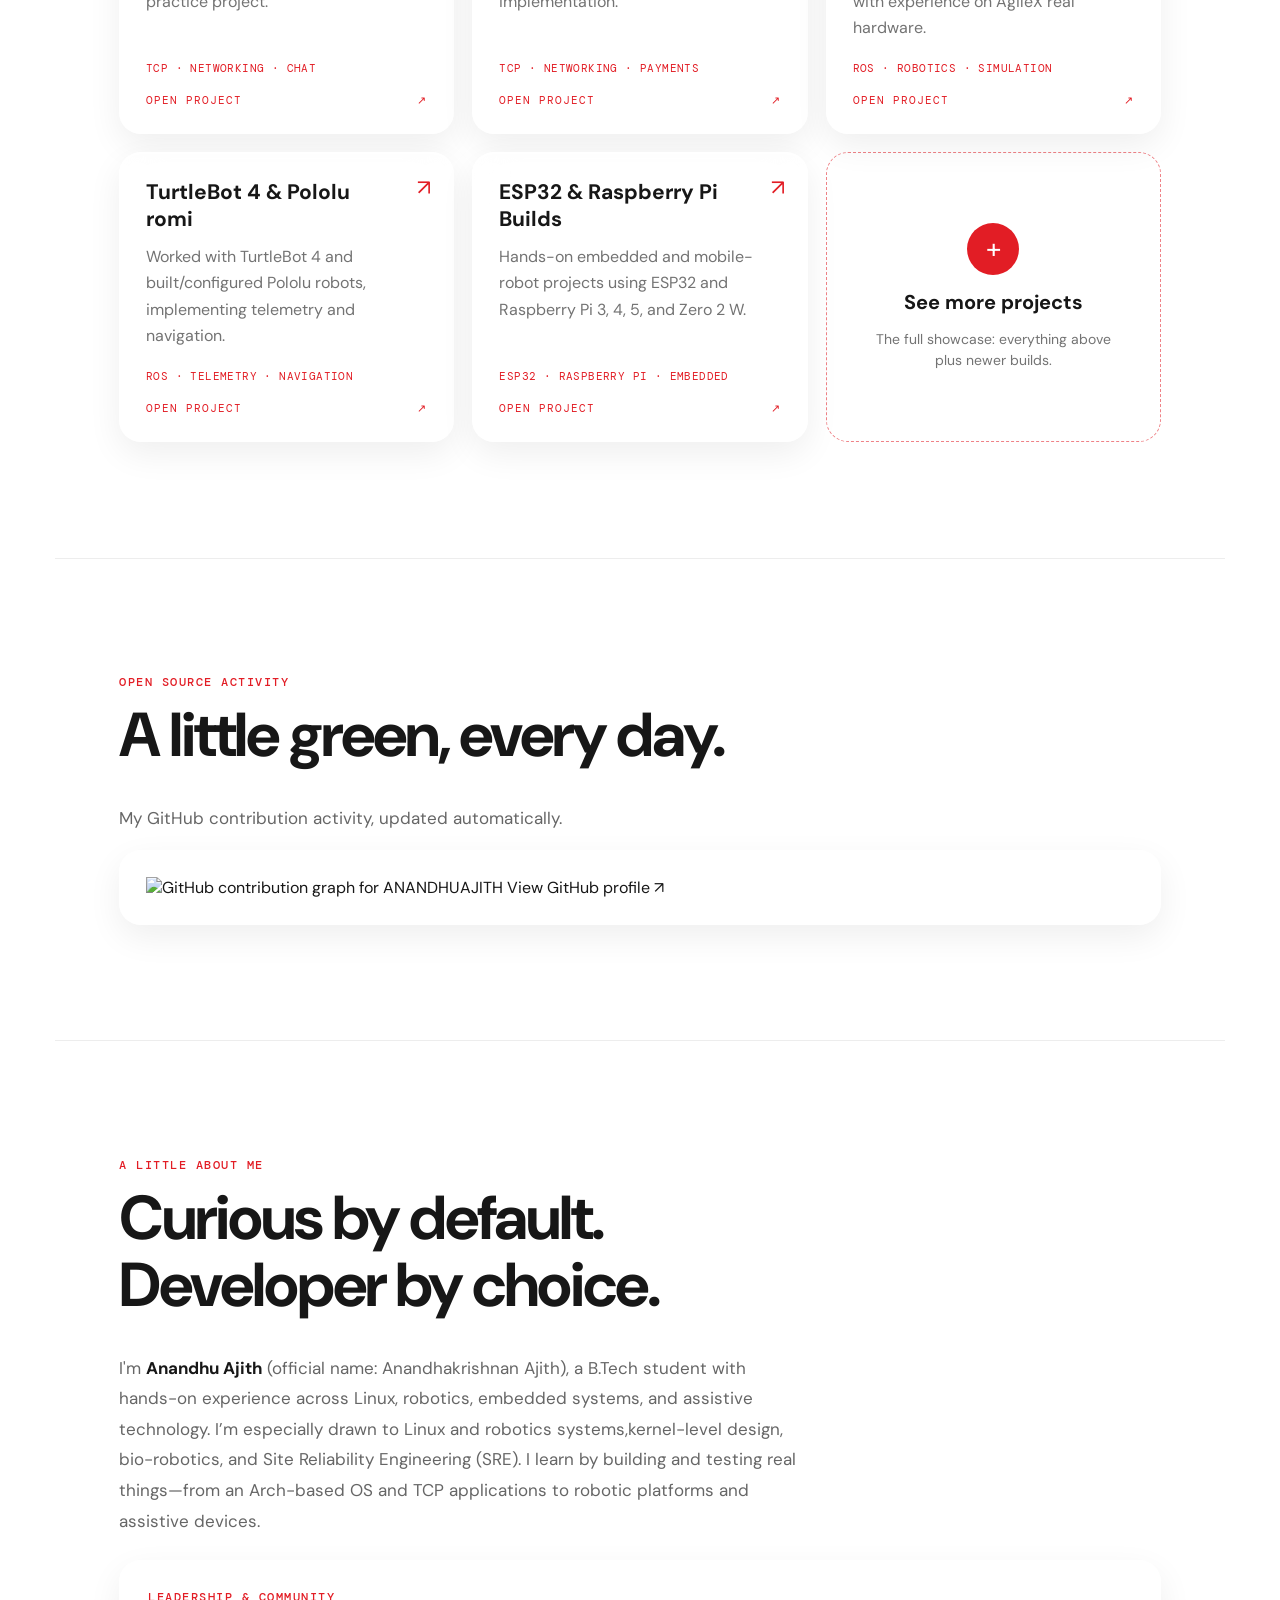
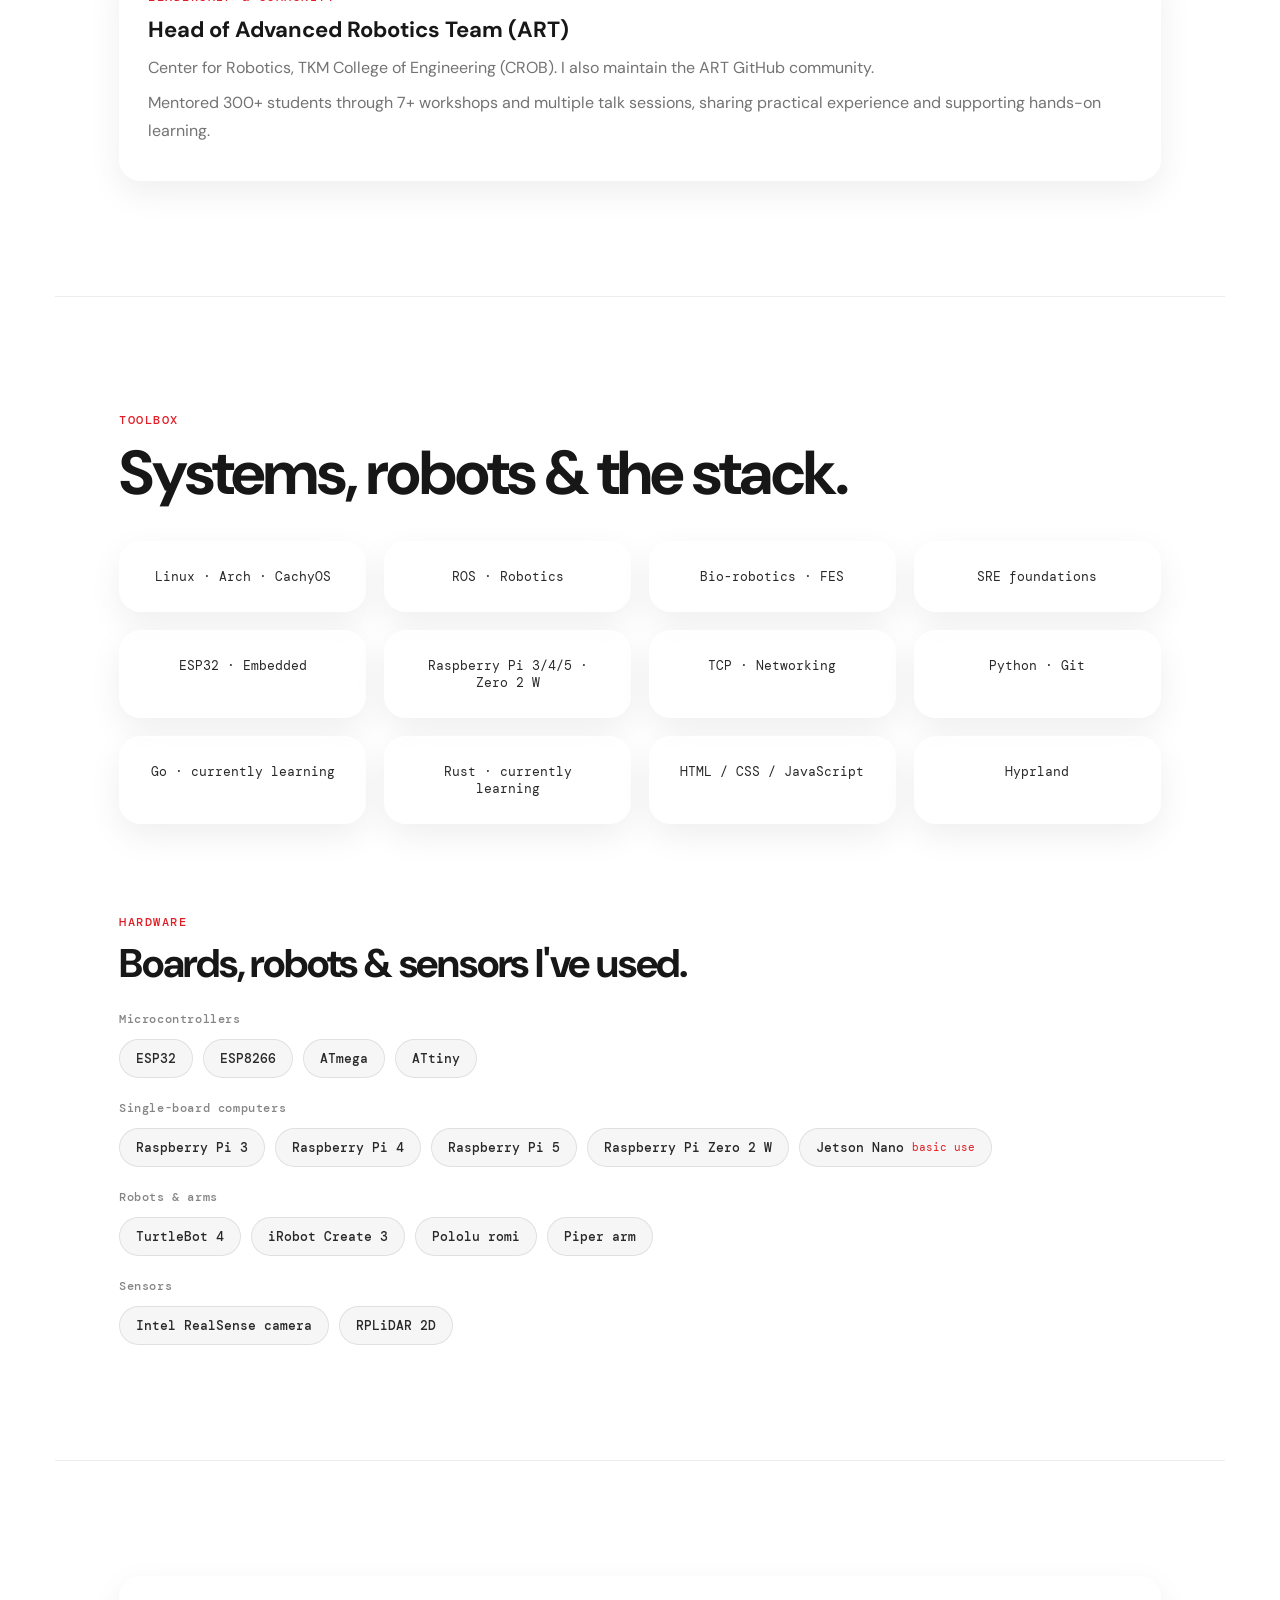
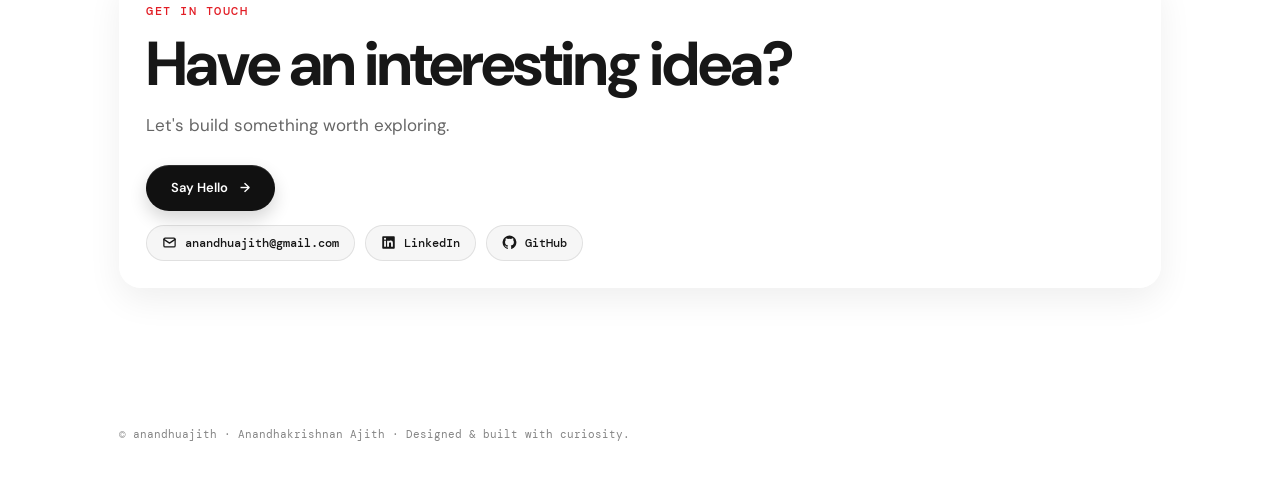
==== commit 87a1df06: "Add GitHub activity section to index.html Added a section to display GitHub activity with a contribu" ====
--- a/index.html
+++ b/index.html
@@ -63,6 +63,16 @@
     <div class="project-grid" id="projectGrid"></div>
   </section>
 
+  <section class="portfolio-section github-section" id="github-activity">
+    <div class="section-kicker">Open source activity</div>
+    <h2 class="section-title">A little green, every day.</h2>
+    <p class="section-copy">My GitHub contribution activity, updated automatically.</p>
+    <div class="github-heatmap content-glass">
+      <img src="https://ghchart.rshah.org/ANANDHUAJITH" alt="GitHub contribution graph for ANANDHUAJITH" loading="lazy" />
+      <a class="github-profile-link" href="https://github.com/ANANDHUAJITH" target="_blank" rel="noopener noreferrer">View GitHub profile <span aria-hidden="true">↗</span></a>
+    </div>
+  </section>
+
   <section class="portfolio-section" id="about">
     <div class="section-kicker" id="aboutKicker"></div>
     <h2 class="section-title" id="aboutTitle"></h2>
